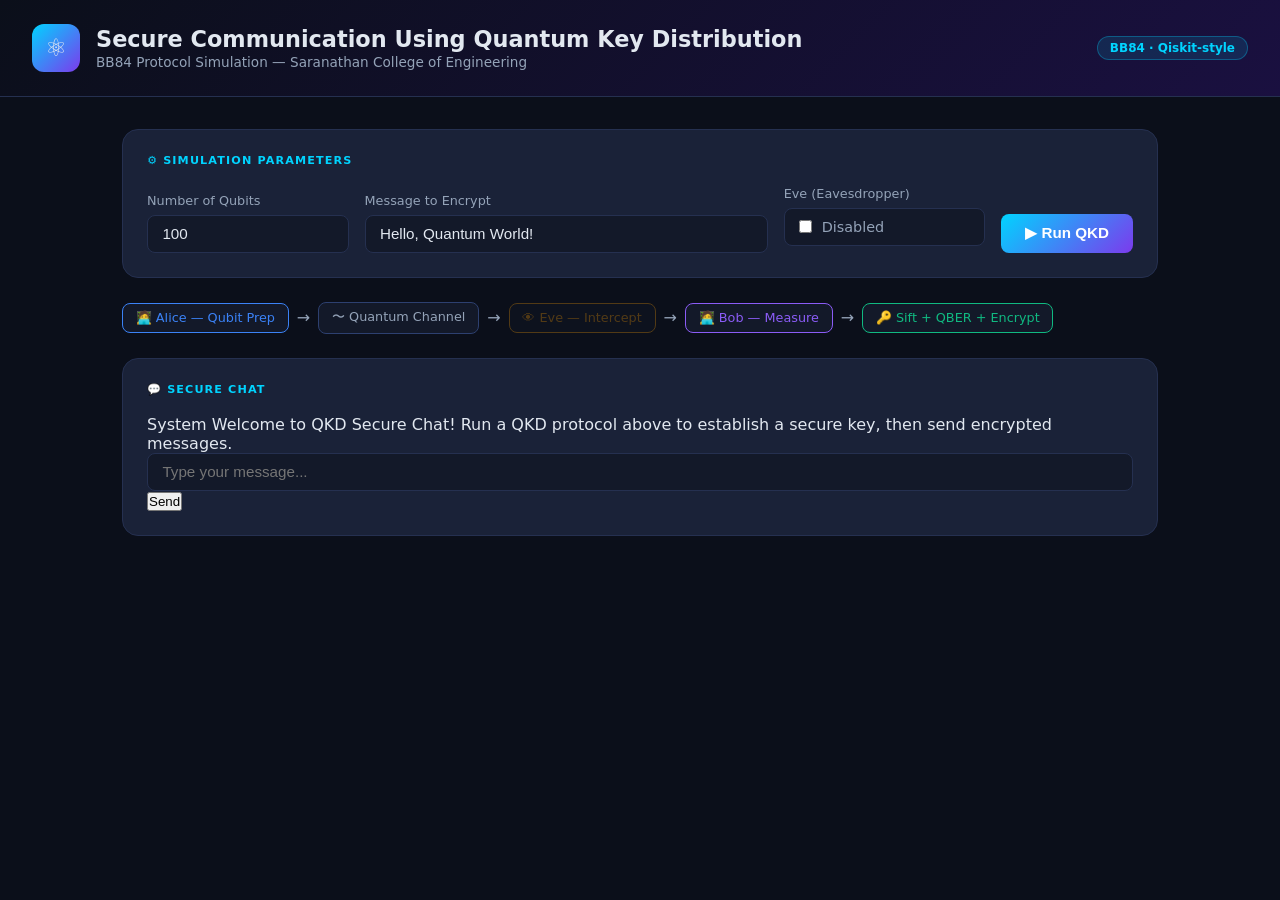
==== templates/index.html @ f4300e0d "Your commit message here" ====
<!DOCTYPE html>
<html lang="en">
<head>
<meta charset="UTF-8">
<meta name="viewport" content="width=device-width, initial-scale=1.0">
  <title>QKD Secure Chat — BB84 Protocol</title>
<style>
  /* ── Reset & Base ─────────────────────────────────────────── */
  *, *::before, *::after { box-sizing: border-box; margin: 0; padding: 0; }

  :root {
    --bg:       #0b0f1a;
    --surface:  #131929;
    --card:     #1a2238;
    --border:   #253050;
    --accent:   #00d4ff;
    --accent2:  #7c3aed;
    --green:    #10b981;
    --red:      #ef4444;
    --text:     #e2e8f0;
    --muted:    #94a3b8;
    --alice:    #3b82f6;
    --bob:      #8b5cf6;
    --eve:      #f59e0b;
  }

  body {
    font-family: 'Segoe UI', system-ui, sans-serif;
    background: var(--bg);
    color: var(--text);
    min-height: 100vh;
  }

  /* ── Header ────────────────────────────────────────────────── */
  header {
    background: linear-gradient(135deg, #0b0f1a 0%, #1a1040 100%);
    border-bottom: 1px solid var(--border);
    padding: 1.5rem 2rem;
    display: flex;
    align-items: center;
    gap: 1rem;
  }
  .logo {
    width: 48px; height: 48px;
    background: linear-gradient(135deg, var(--accent), var(--accent2));
    border-radius: 12px;
    display: flex; align-items: center; justify-content: center;
    font-size: 1.5rem;
  }
  header h1 { font-size: 1.4rem; font-weight: 700; }
  header p  { color: var(--muted); font-size: 0.85rem; margin-top: 2px; }
  .badge {
    margin-left: auto;
    background: rgba(0,212,255,.12);
    border: 1px solid rgba(0,212,255,.3);
    color: var(--accent);
    padding: .25rem .75rem;
    border-radius: 999px;
    font-size: .75rem;
    font-weight: 600;
  }

  /* ── Layout ────────────────────────────────────────────────── */
  .container { max-width: 1100px; margin: 0 auto; padding: 2rem; }

  /* ── Control Panel ─────────────────────────────────────────── */
  .panel {
    background: var(--card);
    border: 1px solid var(--border);
    border-radius: 16px;
    padding: 1.5rem;
    margin-bottom: 1.5rem;
  }
  .panel-title {
    font-size: .7rem;
    font-weight: 700;
    letter-spacing: .1em;
    text-transform: uppercase;
    color: var(--accent);
    margin-bottom: 1.2rem;
  }

  .controls {
    display: grid;
    grid-template-columns: 1fr 2fr 1fr auto;
    gap: 1rem;
    align-items: end;
  }
  @media(max-width:700px) { .controls { grid-template-columns: 1fr; } }

  label { display: block; font-size: .8rem; color: var(--muted); margin-bottom: .4rem; }

  input[type=number], input[type=text] {
    width: 100%;
    background: var(--surface);
    border: 1px solid var(--border);
    border-radius: 8px;
    padding: .6rem .9rem;
    color: var(--text);
    font-size: .95rem;
    outline: none;
    transition: border .2s;
  }
  input:focus { border-color: var(--accent); }

  .toggle-wrap {
    display: flex; align-items: center; gap: .6rem;
    background: var(--surface);
    border: 1px solid var(--border);
    border-radius: 8px;
    padding: .65rem .9rem;
    cursor: pointer;
    user-select: none;
  }
  .toggle-wrap input { width: auto; }
  .toggle-label { font-size: .9rem; }
  .eve-on  { color: var(--eve); }
  .eve-off { color: var(--muted); }

  .btn-run {
    background: linear-gradient(135deg, var(--accent), var(--accent2));
    border: none;
    border-radius: 8px;
    color: #fff;
    font-size: .95rem;
    font-weight: 700;
    padding: .65rem 1.5rem;
    cursor: pointer;
    white-space: nowrap;
    transition: opacity .2s, transform .1s;
  }
  .btn-run:hover:not(:disabled) { opacity: .9; transform: translateY(-1px); }
  .btn-run:disabled { opacity: .5; cursor: not-allowed; }

  /* ── Protocol flow ──────────────────────────────────────────── */
  .flow {
    display: flex;
    align-items: center;
    gap: .5rem;
    flex-wrap: wrap;
    margin-bottom: 1.5rem;
    font-size: .8rem;
  }
  .flow-step {
    background: var(--surface);
    border: 1px solid var(--border);
    border-radius: 8px;
    padding: .4rem .8rem;
    display: flex; align-items: center; gap: .4rem;
  }
  .flow-step.alice  { border-color: var(--alice); color: var(--alice); }
  .flow-step.channel{ border-color: #2d4070; color: var(--muted); }
  .flow-step.eve    { border-color: var(--eve); color: var(--eve); }
  .flow-step.bob    { border-color: var(--bob); color: var(--bob); }
  .flow-step.sift   { border-color: var(--green); color: var(--green); }
  .flow-arrow { color: var(--muted); font-size: 1rem; }

  /* ── Results Grid ───────────────────────────────────────────── */
  .results-grid {
    display: grid;
    grid-template-columns: repeat(auto-fit, minmax(220px, 1fr));
    gap: 1rem;
    margin-bottom: 1.5rem;
  }
  .stat-card {
    background: var(--card);
    border: 1px solid var(--border);
    border-radius: 12px;
    padding: 1.2rem 1.4rem;
  }
  .stat-label { font-size: .75rem; color: var(--muted); margin-bottom: .4rem; }
  .stat-value { font-size: 1.8rem; font-weight: 800; line-height: 1; }
  .stat-sub   { font-size: .75rem; color: var(--muted); margin-top: .3rem; }
  .green  { color: var(--green); }
  .red    { color: var(--red); }
  .accent { color: var(--accent); }
  .eve-c  { color: var(--eve); }

  /* ── Status banner ──────────────────────────────────────────── */
  .status-banner {
    border-radius: 10px;
    padding: .9rem 1.2rem;
    display: flex;
    align-items: center;
    gap: .8rem;
    font-weight: 600;
    font-size: .95rem;
    margin-bottom: 1.5rem;
  }
  .status-secure { background: rgba(16,185,129,.12); border: 1px solid rgba(16,185,129,.35); color: var(--green); }
  .status-abort  { background: rgba(239,68,68,.12);  border: 1px solid rgba(239,68,68,.35);  color: var(--red); }

  /* ── Key & Encryption ───────────────────────────────────────── */
  .mono {
    font-family: 'Consolas', 'Courier New', monospace;
    font-size: .8rem;
    background: var(--surface);
    border: 1px solid var(--border);
    border-radius: 6px;
    padding: .6rem .9rem;
    word-break: break-all;
    color: var(--accent);
    margin-top: .5rem;
  }

  /* ── Qubit table ────────────────────────────────────────────── */
  .table-wrap { overflow-x: auto; }
  table {
    width: 100%;
    border-collapse: collapse;
    font-size: .8rem;
  }
  th {
    background: var(--surface);
    color: var(--muted);
    font-weight: 600;
    font-size: .7rem;
    letter-spacing: .05em;
    text-transform: uppercase;
    padding: .5rem .8rem;
    text-align: center;
    border-bottom: 1px solid var(--border);
  }
  td {
    padding: .45rem .8rem;
    text-align: center;
    border-bottom: 1px solid rgba(37,48,80,.5);
  }
  .matched { background: rgba(16,185,129,.07); }
  .bit0 { color: var(--muted); }
  .bit1 { color: var(--accent); font-weight: 700; }
  .basis-plus { color: #60a5fa; }
  .basis-x    { color: #c084fc; }
  .match-yes  { color: var(--green); font-weight: 700; }
  .match-no   { color: var(--muted); }

  /* ── Loading ────────────────────────────────────────────────── */
  .loading {
    display: none;
    text-align: center;
    padding: 2rem;
    color: var(--muted);
  }
  .spinner {
    width: 36px; height: 36px;
    border: 3px solid var(--border);
    border-top-color: var(--accent);
    border-radius: 50%;
    animation: spin .8s linear infinite;
    margin: 0 auto 1rem;
  }
  @keyframes spin { to { transform: rotate(360deg); } }
  #results { display: none; }
</style>
</head>
<body>

<header>
  <div class="logo">⚛</div>
  <div>
    <h1>Secure Communication Using Quantum Key Distribution</h1>
    <p>BB84 Protocol Simulation — Saranathan College of Engineering</p>
  </div>
  <span class="badge">BB84 · Qiskit-style</span>
</header>

<div class="container">

  <!-- ── Control Panel ── -->
  <div class="panel">
    <div class="panel-title">⚙ Simulation Parameters</div>
    <div class="controls">
      <div>
        <label>Number of Qubits</label>
        <input type="number" id="numQubits" value="100" min="10" max="1000">
      </div>
      <div>
        <label>Message to Encrypt</label>
        <input type="text" id="message" value="Hello, Quantum World!">
      </div>
      <div>
        <label>Eve (Eavesdropper)</label>
        <label class="toggle-wrap">
          <input type="checkbox" id="eveEnabled">
          <span class="toggle-label eve-off" id="eveLabel">Disabled</span>
        </label>
      </div>
      <div>
        <label>&nbsp;</label>
        <button class="btn-run" id="runBtn" onclick="runQKD()">▶ Run QKD</button>
      </div>
    </div>
  </div>

  <!-- ── Protocol Flow ── -->
  <div class="flow">
    <div class="flow-step alice">🧑‍💻 Alice — Qubit Prep</div>
    <span class="flow-arrow">→</span>
    <div class="flow-step channel">〜 Quantum Channel</div>
    <span class="flow-arrow">→</span>
    <div class="flow-step eve" id="eveStep" style="opacity:.3;">👁 Eve — Intercept</div>
    <span class="flow-arrow">→</span>
    <div class="flow-step bob">🧑‍💻 Bob — Measure</div>
    <span class="flow-arrow">→</span>
    <div class="flow-step sift">🔑 Sift + QBER + Encrypt</div>
  </div>

  <!-- ── Loading ── -->
  <div class="loading" id="loading">
    <div class="spinner"></div>
    <p>Simulating quantum channel…</p>
  </div>

  <!-- ── Results ── -->
  <div id="results">

    <!-- Status Banner -->
    <div class="status-banner" id="statusBanner"></div>

    <!-- Stats Row -->
    <div class="results-grid">
      <div class="stat-card">
        <div class="stat-label">Qubits Transmitted</div>
        <div class="stat-value accent" id="statQubits">—</div>
      </div>
      <div class="stat-card">
        <div class="stat-label">Sifted Key Length</div>
        <div class="stat-value accent" id="statSift">—</div>
        <div class="stat-sub">bits after basis matching</div>
      </div>
      <div class="stat-card">
        <div class="stat-label">QBER</div>
        <div class="stat-value" id="statQBER">—</div>
        <div class="stat-sub">threshold: &lt; 11%</div>
      </div>
      <div class="stat-card">
        <div class="stat-label">Bit Errors</div>
        <div class="stat-value" id="statErrors">—</div>
        <div class="stat-sub" id="statErrorSub"></div>
      </div>
    </div>

    <!-- Key & Encryption -->
    <div class="panel" id="encPanel">
      <div class="panel-title">🔐 Key & Encrypted Message</div>
      <label>Shared Quantum Key (hex, SHA-256 derived from sifted bits)</label>
      <div class="mono" id="keyHex">—</div>
      <br>
      <label>Encrypted Ciphertext (XOR)</label>
      <div class="mono" id="encrypted">—</div>
      <br>
      <label>Decrypted Plaintext (Bob's side)</label>
      <div class="mono" style="color: var(--green);" id="decrypted">—</div>
    </div>

    <!-- Qubit Table -->
    <div class="panel">
      <div class="panel-title">📊 Qubit-by-Qubit Breakdown (first 20)</div>
      <div class="table-wrap">
        <table id="qubitTable">
          <thead>
            <tr>
              <th>#</th>
              <th>Alice Bit</th>
              <th>Alice Basis</th>
              <th>State</th>
              <th id="eveColHdr" style="display:none">Eve Basis</th>
              <th>Bob Basis</th>
              <th>Bob Bit</th>
              <th>Bases Match?</th>
              <th>Sifted</th>
            </tr>
          </thead>
          <tbody id="qubitBody"></tbody>
        </table>
      </div>
    </div>

  </div><!-- /results -->

  <!-- ── Secure Chat ── -->
  <div class="panel" id="chatPanel">
    <div class="panel-title">💬 Secure Chat</div>
    
    <div class="chat-container">
      <div class="chat-messages" id="chatMessages">
        <div class="chat-message system">
          <span class="message-time">System</span>
          <span class="message-text">Welcome to QKD Secure Chat! Run a QKD protocol above to establish a secure key, then send encrypted messages.</span>
        </div>
      </div>
      
      <div class="chat-input-area">
        <input type="text" id="chatInput" placeholder="Type your message..." maxlength="100">
        <button class="btn-send" id="sendBtn" onclick="sendMessage()">Send</button>
      </div>
    </div>
  </div>

</div><!-- /container -->

<script>
  const eveCheckbox = document.getElementById('eveEnabled');
  const eveLabel    = document.getElementById('eveLabel');
  const eveStep     = document.getElementById('eveStep');

  eveCheckbox.addEventListener('change', () => {
    if (eveCheckbox.checked) {
      eveLabel.textContent = 'Enabled';
      eveLabel.className   = 'toggle-label eve-on';
      eveStep.style.opacity = '1';
    } else {
      eveLabel.textContent = 'Disabled';
      eveLabel.className   = 'toggle-label eve-off';
      eveStep.style.opacity = '.3';
    }
  });

  async function runQKD() {
    const btn       = document.getElementById('runBtn');
    const loading   = document.getElementById('loading');
    const results   = document.getElementById('results');
    const eveEnabled = eveCheckbox.checked;

    btn.disabled = true;
    loading.style.display = 'block';
    results.style.display = 'none';

    try {
      const resp = await fetch('/api/run_qkd', {
        method: 'POST',
        headers: {'Content-Type': 'application/json'},
        body: JSON.stringify({
          num_qubits:  parseInt(document.getElementById('numQubits').value),
          message:     document.getElementById('message').value,
          eve_enabled: eveEnabled
        })
      });
      const d = await resp.json();
      if (d.error) { alert(d.error); return; }
      renderResults(d, eveEnabled);
    } catch(e) {
      alert('Request failed: ' + e);
    } finally {
      btn.disabled = false;
      loading.style.display = 'none';
    }
  }

  function renderResults(d, eveEnabled) {
    const results = document.getElementById('results');
    results.style.display = 'block';

    // Status banner
    const banner = document.getElementById('statusBanner');
    banner.className = 'status-banner ' + (d.secure ? 'status-secure' : 'status-abort');
    banner.innerHTML = (d.secure ? '✅' : '🚨') + ' ' + d.status;

    // Stats
    document.getElementById('statQubits').textContent = d.num_qubits;
    document.getElementById('statSift').textContent   = d.sift_count;
    const qberEl = document.getElementById('statQBER');
    qberEl.textContent  = d.qber_pct;
    qberEl.className    = 'stat-value ' + (d.secure ? 'green' : 'red');
    const errEl = document.getElementById('statErrors');
    errEl.textContent   = d.errors;
    errEl.className     = 'stat-value ' + (d.errors > 0 ? 'red' : 'green');
    document.getElementById('statErrorSub').textContent = `out of ${d.total} sifted bits`;

    // Key & encryption
    const encPanel = document.getElementById('encPanel');
    if (d.secure) {
      encPanel.style.display = 'block';
      document.getElementById('keyHex').textContent   = d.key_hex || '—';
      document.getElementById('encrypted').textContent = d.encrypted || '—';
      document.getElementById('decrypted').textContent = d.decrypted || '—';
    } else {
      encPanel.style.display = 'none';
    }

    // Eve column
    const eveColHdr = document.getElementById('eveColHdr');
    eveColHdr.style.display = eveEnabled ? '' : 'none';

    // Qubit table
    const tbody = document.getElementById('qubitBody');
    tbody.innerHTML = '';
    const n = d.alice_bits_preview.length;
    for (let i = 0; i < n; i++) {
      const aBit   = d.alice_bits_preview[i];
      const aBasis = d.alice_bases_preview[i];
      const aState = d.alice_states_preview[i];
      const bBasis = d.bob_bases_preview[i];
      const bBit   = d.bob_bits_preview[i];
      const match  = aBasis === bBasis;
      const eve    = d.eve_bases_preview[i] || '—';

      const tr = document.createElement('tr');
      if (match) tr.className = 'matched';
      tr.innerHTML = `
        <td>${i+1}</td>
        <td class="${aBit?'bit1':'bit0'}">${aBit}</td>
        <td class="${aBasis==='+'?'basis-plus':'basis-x'}">${aBasis}</td>
        <td>${aState}</td>
        ${eveEnabled ? `<td class="eve-c">${eve}</td>` : ''}
        <td class="${bBasis==='+'?'basis-plus':'basis-x'}">${bBasis}</td>
        <td class="${bBit?'bit1':'bit0'}">${bBit}</td>
        <td class="${match?'match-yes':'match-no'}">${match?'✓ Yes':'✗ No'}</td>
        <td>${match ? `<span class="${aBit===bBit?'green':'red'}">${aBit===bBit?'OK':'ERR'}</span>` : '—'}</td>
      `;
      tbody.appendChild(tr);
    }
  }
</script>
</body>
</html>
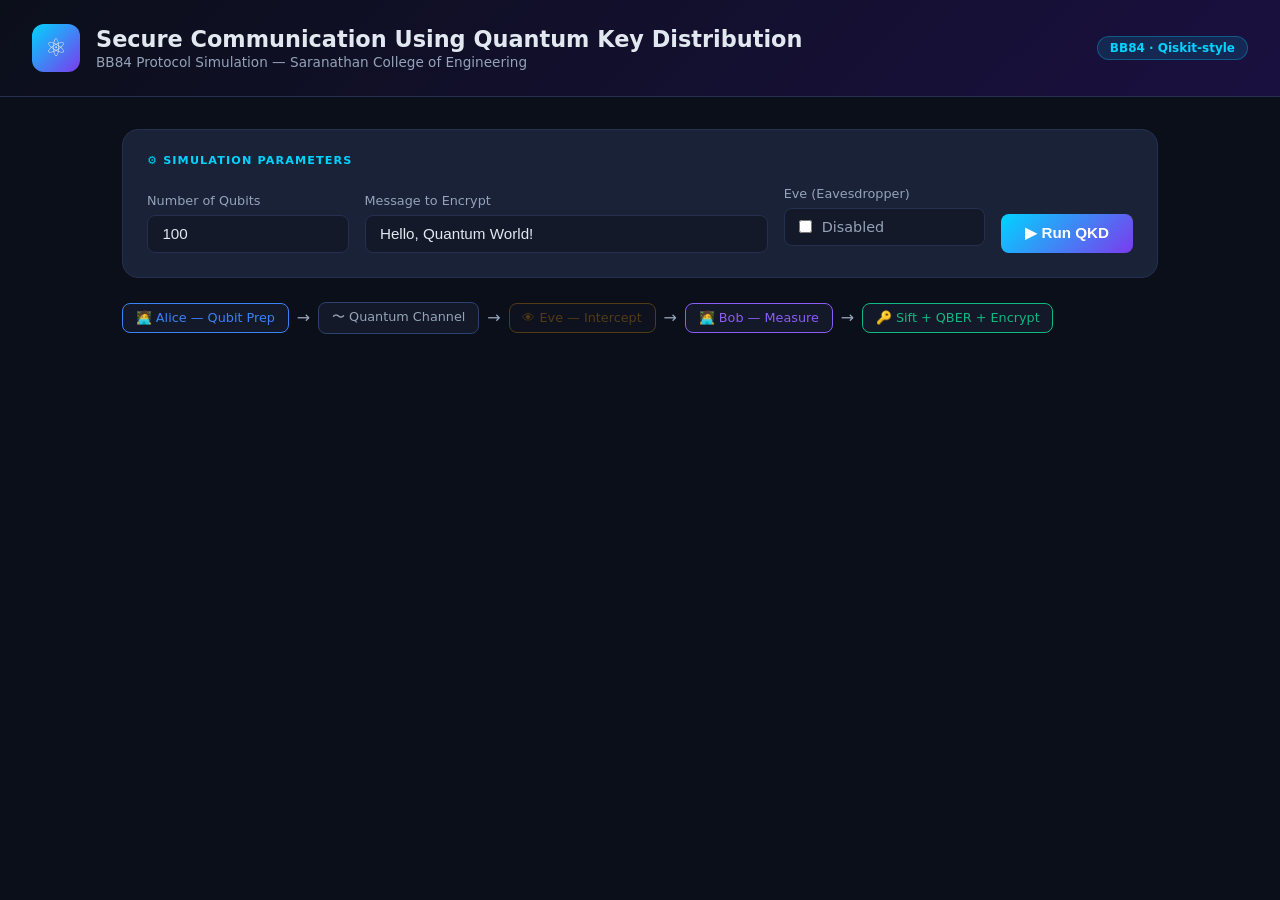
==== commit f04fba9f: "message" ====
--- a/templates/index.html
+++ b/templates/index.html
@@ -3,7 +3,7 @@
 <head>
 <meta charset="UTF-8">
 <meta name="viewport" content="width=device-width, initial-scale=1.0">
-  <title>QKD Secure Chat — BB84 Protocol</title>
+<title>QKD Secure Communication — BB84 Protocol</title>
 <style>
   /* ── Reset & Base ─────────────────────────────────────────── */
   *, *::before, *::after { box-sizing: border-box; margin: 0; padding: 0; }
@@ -378,25 +378,6 @@
 
   </div><!-- /results -->
 
-  <!-- ── Secure Chat ── -->
-  <div class="panel" id="chatPanel">
-    <div class="panel-title">💬 Secure Chat</div>
-    
-    <div class="chat-container">
-      <div class="chat-messages" id="chatMessages">
-        <div class="chat-message system">
-          <span class="message-time">System</span>
-          <span class="message-text">Welcome to QKD Secure Chat! Run a QKD protocol above to establish a secure key, then send encrypted messages.</span>
-        </div>
-      </div>
-      
-      <div class="chat-input-area">
-        <input type="text" id="chatInput" placeholder="Type your message..." maxlength="100">
-        <button class="btn-send" id="sendBtn" onclick="sendMessage()">Send</button>
-      </div>
-    </div>
-  </div>
-
 </div><!-- /container -->
 
 <script>
